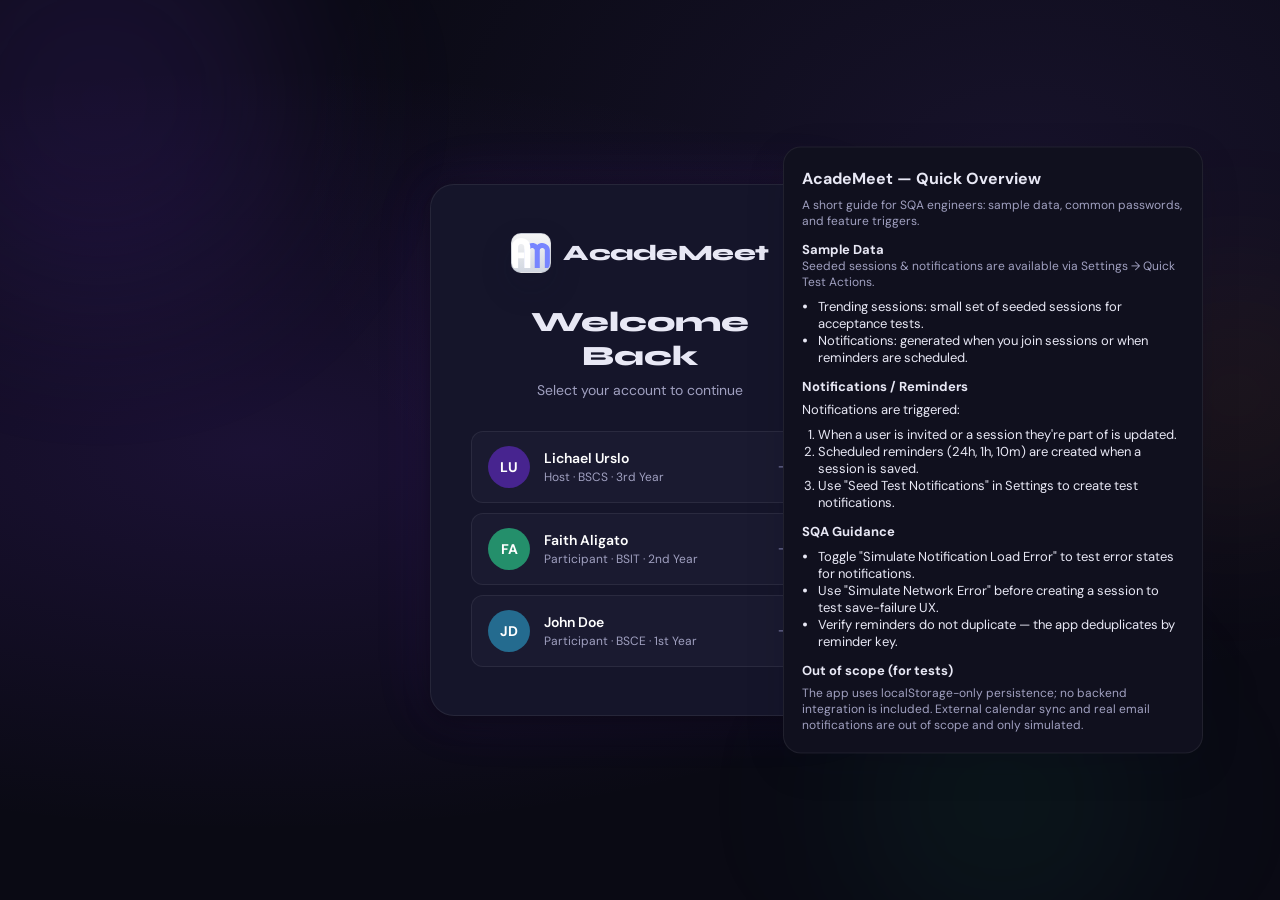
==== index.html @ a1caf7bb "Full rewrite of project" ====
<!DOCTYPE html>
<html lang="en">
<head>
<meta charset="UTF-8">
<meta name="viewport" content="width=device-width, initial-scale=1.0">
<title>AcadeMeet</title>
<link rel="stylesheet" href="styles/01-tokens-base.css">
<link rel="stylesheet" href="styles/02-layout.css">
<link rel="stylesheet" href="styles/03-views.css">
<link rel="stylesheet" href="styles/04-ui.css">
<link href="https://fonts.googleapis.com/css2?family=Syne:wght@400;600;700;800&family=DM+Sans:opsz,wght@9..40,300;9..40,400;9..40,500;9..40,600&display=swap" rel="stylesheet">
</head>
<body>
<div id="app-root">
<script>
  // Redirect when this fragment is opened directly in the browser.
  if (window.top === window && /\/html\//i.test(window.location.pathname.replace(/\\/g, '/'))) {
    window.location.replace('../index.html');
  }
</script>

<div id="login-screen" class="login-screen">
  <div class="login-bg">
    <div class="bg-orb bg-orb-1"></div>
    <div class="bg-orb bg-orb-2"></div>
    <div class="bg-orb bg-orb-3"></div>
  </div>
  <div class="login-card">
    <div class="login-logo">
      <div class="logo-icon-wrap logo-icon-media">
        <img src="academeet-logo.svg" alt="AcadeMeet logo" class="logo-image" onerror="this.style.display='none';this.nextElementSibling.style.display='flex';">
        <span class="logo-fallback">Am</span>
      </div>
      <span class="logo-text-main">AcadeMeet</span>
    </div>
    <h1 class="login-title">Welcome Back</h1>
    <p class="login-sub">Select your account to continue</p>
    <div class="user-list" id="user-list"></div>
  </div>
  
  <!-- Right-side overview panel for SQA/QA guidance -->
  <aside class="login-overview" role="region" aria-label="AcadeMeet overview for testers">
    <h4>AcadeMeet — Quick Overview</h4>
    <div class="muted">A short guide for SQA engineers: sample data, common passwords, and feature triggers.</div>

    <div class="section">
      <strong>Sample Data</strong>
      <div class="muted">Seeded sessions & notifications are available via Settings → Quick Test Actions.</div>
      <ul style="margin:8px 0 0 16px;padding:0;font-size:13px;">
        <li>Trending sessions: small set of seeded sessions for acceptance tests.</li>
        <li>Notifications: generated when you join sessions or when reminders are scheduled.</li>
      </ul>
    </div>

    <div class="section">
      <strong>Notifications / Reminders</strong>
      <div style="margin-top:6px;font-size:13px;">Notifications are triggered:</div>
      <ol style="margin:8px 0 0 16px;font-size:13px;">
        <li>When a user is invited or a session they're part of is updated.</li>
        <li>Scheduled reminders (24h, 1h, 10m) are created when a session is saved.</li>
        <li>Use "Seed Test Notifications" in Settings to create test notifications.</li>
      </ol>
    </div>

    <div class="section">
      <strong>SQA Guidance</strong>
      <ul style="margin:8px 0 0 16px;padding:0;font-size:13px;">
        <li>Toggle "Simulate Notification Load Error" to test error states for notifications.</li>
        <li>Use "Simulate Network Error" before creating a session to test save-failure UX.</li>
        <li>Verify reminders do not duplicate — the app deduplicates by reminder key.</li>
      </ul>
    </div>

    <div class="section">
      <strong>Out of scope (for tests)</strong>
      <div class="muted" style="margin-top:6px;">The app uses localStorage-only persistence; no backend integration is included. External calendar sync and real email notifications are out of scope and only simulated.</div>
    </div>
  </aside>
</div>

<script>
  // Redirect when this fragment is opened directly in the browser.
  if (window.top === window && /\/html\//i.test(window.location.pathname.replace(/\\/g, '/'))) {
    window.location.replace('../index.html');
  }
</script>

<div id="app" class="app hidden">

  <!-- SIDEBAR -->
  <aside class="sidebar" id="sidebar">
    <div class="sidebar-logo">
      <div class="logo-icon-wrap sm logo-icon-media">
        <img src="academeet-logo.svg" alt="AcadeMeet logo" class="logo-image" onerror="this.style.display='none';this.nextElementSibling.style.display='flex';">
        <span class="logo-fallback">Am</span>
      </div>
    </div>
    <nav class="sidebar-nav">
      <a class="nav-item" data-nav="dashboard">
        <svg viewBox="0 0 24 24" fill="none" stroke="currentColor" stroke-width="2"><rect x="3" y="3" width="7" height="7" rx="1"/><rect x="14" y="3" width="7" height="7" rx="1"/><rect x="3" y="14" width="7" height="7" rx="1"/><rect x="14" y="14" width="7" height="7" rx="1"/></svg>
        Dashboard
      </a>
      <a class="nav-item" data-nav="sessions">
        <svg viewBox="0 0 24 24" fill="none" stroke="currentColor" stroke-width="2"><rect x="3" y="4" width="18" height="18" rx="2"/><path d="M16 2v4M8 2v4M3 10h18"/></svg>
        Sessions
      </a>
      <a class="nav-item" data-nav="profile">
        <svg viewBox="0 0 24 24" fill="none" stroke="currentColor" stroke-width="2"><circle cx="12" cy="8" r="4"/><path d="M4 20c0-4 3.6-7 8-7s8 3 8 7"/></svg>
        Profile
      </a>
      <a class="nav-item" data-nav="settings">
        <svg viewBox="0 0 24 24" fill="none" stroke="currentColor" stroke-width="2"><circle cx="12" cy="12" r="3"/><path d="M19.4 15a1.65 1.65 0 0 0 .33 1.82l.06.06a2 2 0 0 1-2.83 2.83l-.06-.06a1.65 1.65 0 0 0-1.82-.33 1.65 1.65 0 0 0-1 1.51V21a2 2 0 0 1-4 0v-.09A1.65 1.65 0 0 0 9 19.4a1.65 1.65 0 0 0-1.82.33l-.06.06a2 2 0 0 1-2.83-2.83l.06-.06A1.65 1.65 0 0 0 4.68 15a1.65 1.65 0 0 0-1.51-1H3a2 2 0 0 1 0-4h.09A1.65 1.65 0 0 0 4.6 9a1.65 1.65 0 0 0-.33-1.82l-.06-.06a2 2 0 0 1 2.83-2.83l.06.06A1.65 1.65 0 0 0 9 4.68a1.65 1.65 0 0 0 1-1.51V3a2 2 0 0 1 4 0v.09a1.65 1.65 0 0 0 1 1.51 1.65 1.65 0 0 0 1.82-.33l.06-.06a2 2 0 0 1 2.83 2.83l-.06.06A1.65 1.65 0 0 0 19.4 9a1.65 1.65 0 0 0 1.51 1H21a2 2 0 0 1 0 4h-.09a1.65 1.65 0 0 0-1.51 1z"/></svg>
        Settings
      </a>
    </nav>
    <div class="sidebar-footer">
      <button id="logout-btn" class="logout-btn">
        <svg viewBox="0 0 24 24" fill="none" stroke="currentColor" stroke-width="2"><path d="M9 21H5a2 2 0 0 1-2-2V5a2 2 0 0 1 2-2h4"/><polyline points="16 17 21 12 16 7"/><line x1="21" y1="12" x2="9" y2="12"/></svg>
        Logout
      </button>
    </div>
  </aside>

  <!-- MAIN WRAPPER -->
  <div class="main-wrapper">

    <!-- HEADER -->
    <header class="app-header">
      <div class="header-left">
        <h2 id="header-title">Dashboard</h2>
      </div>
      <div class="header-right">
        <!-- Notification Bell -->
        <div class="notif-wrapper" id="notif-wrapper">
          <button class="notif-btn" id="notif-btn" title="Notifications">
            <svg viewBox="0 0 24 24" fill="none" stroke="currentColor" stroke-width="2"><path d="M18 8A6 6 0 0 0 6 8c0 7-3 9-3 9h18s-3-2-3-9"/><path d="M13.73 21a2 2 0 0 1-3.46 0"/></svg>
            <span class="notif-badge hidden" id="notif-badge">0</span>
          </button>
          <!-- Notification Dropdown -->
          <div class="notif-dropdown hidden" id="notif-dropdown">
            <div class="notif-dropdown-header">
              <span class="notif-title-text">Notifications</span>
              <button class="mark-all-btn" id="mark-all-read-btn">Mark all as read</button>
            </div>
            <div class="notif-tabs-row">
              <button class="notif-tab active" data-ntab="all">All</button>
              <button class="notif-tab" data-ntab="unread">Unread <span class="unread-pill" id="unread-pill">0</span></button>
            </div>
            <div class="notif-error hidden" id="notif-error">
              <svg viewBox="0 0 24 24" fill="none" stroke="currentColor" stroke-width="2"><circle cx="12" cy="12" r="10"/><line x1="12" y1="8" x2="12" y2="12"/><line x1="12" y1="16" x2="12.01" y2="16"/></svg>
              Notifications could not be loaded. Please refresh.
            </div>
            <div class="notif-list" id="notif-list"></div>
            <div class="notif-empty hidden" id="notif-empty">
              <svg viewBox="0 0 24 24" fill="none" stroke="currentColor" stroke-width="2"><path d="M18 8A6 6 0 0 0 6 8c0 7-3 9-3 9h18s-3-2-3-9"/><path d="M13.73 21a2 2 0 0 1-3.46 0"/></svg>
              No notifications
            </div>
          </div>
        </div>
        <div class="header-user" id="header-user">
          <div class="user-avatar-sm" id="header-avatar">LU</div>
          <span id="header-username">Lichael Urslo</span>
        </div>
      </div>
    </header>

    <!-- ─── VIEWS ─── -->
    <div class="view-container">

      <!-- DASHBOARD -->
      <div class="view" id="view-dashboard">
        <div class="dashboard-hero">
          <div class="hero-text">
            <div class="hero-badge">Featured</div>
            <h1>Stay Organized,<br>Stay Ahead</h1>
            <p>Track your study sessions, manage notes, and achieve your academic goals effortlessly.</p>
            <div class="hero-pills">
              <span class="pill pill-outline">Organized</span>
              <span class="pill pill-filled">Focused</span>
              <span class="pill pill-outline">Productive</span>
            </div>
          </div>
          <div class="hero-visual">
            <div class="hero-blob"></div>
          </div>
        </div>
        <div class="dashboard-body">
          <div class="dashboard-main">
            <h3 class="section-title">Trending Sessions</h3>
            <div class="sessions-grid" id="trending-sessions">
              <div class="sessions-empty-state">No sessions yet. Create one!</div>
            </div>
          </div>
          <div class="dashboard-aside">
            <div class="reminders-card">
              <div class="reminders-header">
                <svg viewBox="0 0 24 24" fill="none" stroke="currentColor" stroke-width="2"><path d="M18 8A6 6 0 0 0 6 8c0 7-3 9-3 9h18s-3-2-3-9"/><path d="M13.73 21a2 2 0 0 1-3.46 0"/></svg>
                Reminders
              </div>
              <div id="reminders-list" class="reminders-list">
                <p class="reminders-empty">No upcoming reminders</p>
              </div>
            </div>
          </div>
        </div>
      </div>

      <!-- SESSIONS LIST -->
      <div class="view hidden" id="view-sessions">
        <div class="view-topbar">
          <div class="session-tabs-row">
            <button class="tab active" data-stab="available">Available Sessions</button>
            <button class="tab" data-stab="joined">Joined Sessions</button>
          </div>
          <button class="btn btn-primary" id="create-session-btn">
            <svg viewBox="0 0 24 24" fill="none" stroke="currentColor" stroke-width="2.5"><line x1="12" y1="5" x2="12" y2="19"/><line x1="5" y1="12" x2="19" y2="12"/></svg>
            Create Session
          </button>
        </div>
        <div class="sessions-grid" id="sessions-list"></div>
      </div>

      <!-- CREATE SESSION -->
      <div class="view hidden" id="view-create">
        <div class="create-topbar">
          <button class="btn-back" id="back-from-create">
            <svg viewBox="0 0 24 24" fill="none" stroke="currentColor" stroke-width="2"><polyline points="15 18 9 12 15 6"/></svg>
            Back
          </button>
          <button class="btn btn-primary" id="submit-session-btn">+ Create Session</button>
        </div>

        <div class="form-title-field">
          <div class="form-title-icon">
            <svg viewBox="0 0 24 24" fill="none" stroke="currentColor" stroke-width="2"><rect x="3" y="4" width="18" height="18" rx="2"/><path d="M16 2v4M8 2v4M3 10h18"/></svg>
          </div>
          <input type="text" id="f-title" class="form-title-input" placeholder="Enter a compelling session name...">
        </div>
        <span class="field-error hidden" id="err-title"></span>

        <div class="create-layout">
          <!-- LEFT PANEL -->
          <div class="create-panel create-panel-left">
            <div class="panel-header">
              <svg viewBox="0 0 24 24" fill="none" stroke="currentColor" stroke-width="2"><rect x="3" y="4" width="18" height="18" rx="2"/><path d="M16 2v4M8 2v4M3 10h18"/></svg>
              Session Details
            </div>

            <div class="form-group">
              <label class="form-label">
                <svg viewBox="0 0 24 24" fill="none" stroke="currentColor" stroke-width="2"><rect x="3" y="4" width="18" height="18" rx="2"/><path d="M16 2v4M8 2v4M3 10h18"/></svg>
                Date &amp; Time
              </label>
              <div class="date-row">
                <input type="date" id="f-date" class="form-input">
              </div>
              <div class="time-row">
                <div class="time-input-wrap">
                  <span class="time-label">Start</span>
                  <input type="time" id="f-start-time" class="form-input">
                </div>
                <div class="time-sep">—</div>
                <div class="time-input-wrap">
                  <span class="time-label">End</span>
                  <input type="time" id="f-end-time" class="form-input">
                </div>
              </div>
              <span class="field-error hidden" id="err-datetime"></span>
            </div>

            <div class="form-group">
              <label class="form-label">
                <svg viewBox="0 0 24 24" fill="none" stroke="currentColor" stroke-width="2"><circle cx="12" cy="10" r="3"/><path d="M12 2a8 8 0 0 0-8 8c0 5.4 7.05 11.5 7.35 11.76a1 1 0 0 0 1.3 0C13 21.5 20 15.4 20 10a8 8 0 0 0-8-8z"/></svg>
                Location
              </label>
              <input type="text" id="f-location" class="form-input" placeholder="e.g., Room 301, Online, https://meet.google.com/...">
              <span class="field-error hidden" id="err-location"></span>
            </div>

            <div class="form-group">
              <label class="form-label">
                <svg viewBox="0 0 24 24" fill="none" stroke="currentColor" stroke-width="2"><rect x="3" y="11" width="18" height="11" rx="2"/><path d="M7 11V7a5 5 0 0 1 10 0v4"/></svg>
                Privacy
              </label>
              <div class="radio-row">
                <label class="radio-opt">
                  <input type="radio" name="visibility" value="public" checked>
                  <span class="radio-dot"></span>
                  Public
                </label>
                <label class="radio-opt">
                  <input type="radio" name="visibility" value="private">
                  <span class="radio-dot"></span>
                  Private
                </label>
              </div>
            </div>

            <div class="form-group hidden" id="password-group">
              <label class="form-label">Session Password <span class="req-star">*</span></label>
              <input type="password" id="f-password" class="form-input" placeholder="Min 8 chars, 1 uppercase, 1 lowercase, 1 number">
              <span class="field-error hidden" id="err-password"></span>
            </div>

            <div class="form-group">
              <label class="form-label">
                <svg viewBox="0 0 24 24" fill="none" stroke="currentColor" stroke-width="2"><path d="M17 21v-2a4 4 0 0 0-4-4H5a4 4 0 0 0-4 4v2"/><circle cx="9" cy="7" r="4"/><path d="M23 21v-2a4 4 0 0 0-3-3.87"/><path d="M16 3.13a4 4 0 0 1 0 7.75"/></svg>
                Max Participants <span class="optional-tag">(Optional)</span>
              </label>
              <input type="number" id="f-limit" class="form-input" placeholder="e.g., 25">
              <span class="field-error hidden" id="err-limit"></span>
            </div>

            <div class="form-group">
              <label class="form-label">
                <svg viewBox="0 0 24 24" fill="none" stroke="currentColor" stroke-width="2"><circle cx="9" cy="7" r="4"/><path d="M17 21v-2a4 4 0 0 0-4-4H5a4 4 0 0 0-4 4v2"/><line x1="22" y1="11" x2="16" y2="11"/><line x1="19" y1="8" x2="19" y2="14"/></svg>
                Tags <span class="optional-tag">(Optional)</span>
              </label>
              <div class="tags-wrapper" id="tags-wrapper">
                <div class="tags-chips" id="tags-chips"></div>
                <input type="text" id="f-tag" class="tags-input" placeholder="Type and press Enter">
              </div>
              <span class="field-hint">Max 5 tags, 20 characters each</span>
              <span class="field-error hidden" id="err-tags"></span>
            </div>

            <div class="form-group">
              <label class="form-label">
                <svg viewBox="0 0 24 24" fill="none" stroke="currentColor" stroke-width="2"><circle cx="12" cy="12" r="10"/><line x1="12" y1="8" x2="12" y2="12"/><line x1="12" y1="16" x2="12.01" y2="16"/></svg>
                Session Notes <span class="optional-tag">(Optional)</span>
              </label>
              <p class="field-hint">Upload notes or materials for the session. Participants will be able to access them.</p>
              <input type="file" id="f-files" multiple accept=".pdf,.docx,.txt,.jpg,.png" style="display:none">
              <button type="button" class="btn-upload" id="upload-btn">+ Upload Notes</button>
              <div id="files-list" class="files-list"></div>
              <span class="field-error hidden" id="err-files"></span>
            </div>
          </div>

          <!-- RIGHT PANEL -->
          <div class="create-panel create-panel-right">
            <div class="panel-header">
              <svg viewBox="0 0 24 24" fill="none" stroke="currentColor" stroke-width="2"><path d="M14 2H6a2 2 0 0 0-2 2v16a2 2 0 0 0 2 2h12a2 2 0 0 0 2-2V8z"/><polyline points="14 2 14 8 20 8"/><line x1="16" y1="13" x2="8" y2="13"/><line x1="16" y1="17" x2="8" y2="17"/><polyline points="10 9 9 9 8 9"/></svg>
              Session Overview
            </div>
            <p class="panel-sub">Describe what participants will learn</p>
            <textarea id="f-overview" class="form-textarea" placeholder="Write a compelling overview of your session. Include the main topics, learning objectives, and what makes this session valuable..."></textarea>
            <span class="char-count" id="overview-count">0 characters</span>
          </div>
        </div>

        <!-- Dev/Test Controls -->
        <div class="dev-panel" id="dev-panel">
          <button class="dev-btn" id="simulate-error-btn" title="Simulate network error on next create">⚡ Simulate Network Error</button>
        </div>
      </div>

      <!-- SESSION DETAILS -->
      <div class="view hidden" id="view-details">
        <div class="create-topbar">
          <button class="btn-back" id="back-from-details">
            <svg viewBox="0 0 24 24" fill="none" stroke="currentColor" stroke-width="2"><polyline points="15 18 9 12 15 6"/></svg>
            Back
          </button>
          <div class="details-btn-group" id="details-btn-group"></div>
        </div>
        <div id="session-detail-body"></div>
      </div>

      <!-- PROFILE -->
      <div class="view hidden" id="view-profile">
        <div class="profile-layout">
          <div class="profile-sidebar-panel">
            <div class="profile-avatar-xl" id="profile-avatar-xl">LU</div>
            <h2 id="profile-name-display">Lichael Urslo</h2>
            <div class="profile-meta-row">
              <svg viewBox="0 0 24 24" fill="none" stroke="currentColor" stroke-width="2"><path d="M22 10v6M2 10l10-5 10 5-10 5z"/><path d="M6 12v5c3 3 9 3 12 0v-5"/></svg>
              CIT-U University
            </div>
            <div class="profile-meta-row" id="profile-program-row">
              <svg viewBox="0 0 24 24" fill="none" stroke="currentColor" stroke-width="2"><rect x="2" y="7" width="20" height="14" rx="2"/><path d="M16 21V5a2 2 0 0 0-2-2h-4a2 2 0 0 0-2 2v16"/></svg>
              BSCS · 3rd Year
            </div>
            <p class="profile-bio-text">No bio yet.</p>
            <div class="profile-stats-row">
              <div class="pstat"><span class="pstat-num">0</span><span class="pstat-lbl">Followers</span></div>
              <div class="pstat"><span class="pstat-num">0</span><span class="pstat-lbl">Following</span></div>
            </div>
            <button class="btn btn-outline btn-full">Manage Followers</button>
          </div>
          <div class="profile-main-panel">
            <div class="profile-tabs-row">
              <button class="tab active" data-ptab="sessions">Sessions</button>
              <button class="tab" data-ptab="notes">Notes</button>
            </div>
            <div class="sessions-grid" id="profile-sessions-grid"></div>
          </div>
        </div>
      </div>

      <!-- SETTINGS -->
      <div class="view hidden" id="view-settings">
        <h2 class="section-title">Settings</h2>
        <div class="settings-card">
          <h3>Developer & Test Controls</h3>
          <p class="settings-desc">These controls simulate system behaviors for QA testing.</p>
          <div class="settings-row">
            <div>
              <strong>Simulate Notification Load Error</strong>
              <p>Forces an error when opening the notification dropdown (TC-AM-010 F2)</p>
            </div>
            <label class="toggle-switch">
              <input type="checkbox" id="toggle-notif-error">
              <span class="toggle-slider"></span>
            </label>
          </div>
          <div class="settings-row">
            <div>
              <strong>Simulate Session Save Error</strong>
              <p>Forces an error on next session creation attempt (TC-AM-016 F1)</p>
            </div>
            <label class="toggle-switch">
              <input type="checkbox" id="toggle-save-error">
              <span class="toggle-slider"></span>
            </label>
          </div>
          <hr class="settings-divider">
          <h3>Quick Test Actions</h3>
          <div class="settings-actions">
            <button class="btn btn-outline" id="btn-seed-sessions">Seed Sample Sessions</button>
            <button class="btn btn-outline" id="btn-clear-data">Clear All Data</button>
            <button class="btn btn-outline" id="btn-seed-notifs">Generate Test Notifications</button>
          </div>
        </div>
      </div>

    </div><!-- end view-container -->
  </div><!-- end main-wrapper -->
</div><!-- end app -->

<script>
  // Redirect when this fragment is opened directly in the browser.
  if (window.top === window && /\/html\//i.test(window.location.pathname.replace(/\\/g, '/'))) {
    window.location.replace('../index.html');
  }
</script>

<div id="toast-container"></div>

<!-- ═══════════════════════════════ MODAL OVERLAY ═══════════════════════════════ -->
<div id="modal-overlay" class="modal-overlay hidden">
  <div class="modal-box" id="modal-box"></div>
</div>
</div>
<script defer src="scripts/01-core.js"></script>
<script defer src="scripts/02-notifications.js"></script>
<script defer src="scripts/03-features.js"></script>
<script defer src="scripts/04-bootstrap.js"></script>
</body>
</html>
---- styles/01-tokens-base.css ----
/* ═══════════════════════════════════════════════════════
   ACADEMEET — STYLE.CSS
   Dark academic aesthetic · Electric purple · Deep navy
═══════════════════════════════════════════════════════ */

/* ── CSS VARIABLES ─────────────────────────────────── */
:root {
  --bg-base:       #0a0a14;
  --bg-surface:    #10101e;
  --bg-card:       #15152a;
  --bg-card-hover: #1c1c35;
  --bg-input:      #1a1a30;
  --bg-sidebar:    #0d0d1f;

  --accent:        #7c3aed;
  --accent-bright: #8b5cf6;
  --accent-glow:   rgba(124,58,237,0.25);
  --accent-soft:   rgba(139,92,246,0.12);

  --emerald:       #10b981;
  --emerald-soft:  rgba(16,185,129,0.15);
  --amber:         #f59e0b;
  --amber-soft:    rgba(245,158,11,0.15);
  --rose:          #ef4444;
  --rose-soft:     rgba(239,68,68,0.12);

  --text-primary:  #e8e8f5;
  --text-secondary:#a0a0c0;
  --text-muted:    #64648a;

  --border:        rgba(255,255,255,0.07);
  --border-accent: rgba(124,58,237,0.4);

  --radius-sm:     6px;
  --radius-md:     12px;
  --radius-lg:     18px;
  --radius-xl:     24px;

  --shadow-card:   0 4px 24px rgba(0,0,0,0.4);
  --shadow-glow:   0 0 24px rgba(124,58,237,0.3);

  --sidebar-w:     220px;
  --header-h:      64px;

  --font-display:  'Syne', sans-serif;
  --font-body:     'DM Sans', sans-serif;

  --transition:    all 0.2s cubic-bezier(0.4,0,0.2,1);
}

/* ── RESET ──────────────────────────────────────────── */
*, *::before, *::after { box-sizing: border-box; margin: 0; padding: 0; }
html { font-size: 15px; scroll-behavior: smooth; }
body {
  font-family: var(--font-body);
  background: var(--bg-base);
  color: var(--text-primary);
  min-height: 100vh;
  overflow-x: hidden;
  -webkit-font-smoothing: antialiased;
}
a { text-decoration: none; color: inherit; cursor: pointer; }
button { cursor: pointer; font-family: var(--font-body); border: none; background: none; }
input, textarea, select { font-family: var(--font-body); }
.hidden { display: none !important; }

/* ── SCROLLBAR ──────────────────────────────────────── */
::-webkit-scrollbar { width: 5px; height: 5px; }
::-webkit-scrollbar-track { background: transparent; }
::-webkit-scrollbar-thumb { background: var(--accent); border-radius: 99px; }
---- styles/02-layout.css ----
/* ══════════════════════════════════════════════════════
   LOGIN SCREEN
══════════════════════════════════════════════════════ */
.login-screen {
  min-height: 100vh;
  display: flex;
  align-items: center;
  justify-content: center;
  position: relative;
  overflow: hidden;
}
.login-bg {
  position: absolute; inset: 0;
  background: radial-gradient(ellipse at 20% 50%, rgba(124,58,237,0.15) 0%, transparent 60%),
              radial-gradient(ellipse at 80% 20%, rgba(139,92,246,0.1) 0%, transparent 50%);
}
.bg-orb {
  position: absolute;
  border-radius: 50%;
  filter: blur(80px);
  animation: floatOrb 8s ease-in-out infinite;
}
.bg-orb-1 { width:400px;height:400px;background:rgba(124,58,237,0.12);top:-100px;left:-100px;animation-delay:0s; }
.bg-orb-2 { width:300px;height:300px;background:rgba(16,185,129,0.07);bottom:-50px;right:10%;animation-delay:-3s; }
.bg-orb-3 { width:250px;height:250px;background:rgba(245,158,11,0.06);top:30%;right:-80px;animation-delay:-5s; }
@keyframes floatOrb {
  0%,100% { transform: translate(0,0) scale(1); }
  50% { transform: translate(20px,15px) scale(1.05); }
}
.login-card {
  position: relative;
  background: var(--bg-card);
  border: 1px solid var(--border);
  border-radius: var(--radius-xl);
  padding: 48px 40px;
  width: min(420px, 90vw);
  box-shadow: var(--shadow-card), 0 0 60px rgba(124,58,237,0.1);
  animation: slideUp 0.5s cubic-bezier(0.34,1.56,0.64,1);
}
@keyframes slideUp {
  from { opacity:0; transform:translateY(30px) scale(0.96); }
  to   { opacity:1; transform:translateY(0) scale(1); }
}
.login-logo {
  display: flex; align-items: center; gap: 12px;
  margin-bottom: 32px;
  justify-content: center;
}
.logo-icon-wrap {
  width: 40px; height: 40px;
  background: var(--accent);
  border-radius: 10px;
  display: flex; align-items: center; justify-content: center;
  font-family: var(--font-display);
  font-weight: 800; font-size: 14px;
  color: white;
  box-shadow: 0 4px 16px var(--accent-glow);
  flex-shrink: 0;
}
.logo-icon-media {
  position: relative;
  overflow: hidden;
}
.logo-image {
  width: 100%;
  height: 100%;
  object-fit: contain;
  display: block;
}
.logo-fallback {
  width: 100%;
  height: 100%;
  display: none;
  align-items: center;
  justify-content: center;
}
.login-card .logo-icon-media {
  background: linear-gradient(180deg, rgba(255,255,255,0.96), rgba(226,232,240,0.92));
  border: 1px solid rgba(15,23,42,0.08);
  box-shadow: 0 14px 32px rgba(15,23,42,0.18);
}
.login-card .logo-icon-media .logo-fallback {
  color: var(--accent);
}
.logo-icon-wrap.sm { width:32px;height:32px;font-size:12px; }
.logo-text-main {
  font-family: var(--font-display);
  font-weight: 800; font-size: 22px;
  color: var(--text-primary);
  letter-spacing: -0.5px;
}
.login-title {
  font-family: var(--font-display);
  font-size: 28px; font-weight: 800;
  color: var(--text-primary);
  margin-bottom: 8px;
  text-align: center;
}
.login-sub {
  color: var(--text-secondary);
  font-size: 14px;
  text-align: center;
  margin-bottom: 32px;
}
.user-list { display: flex; flex-direction: column; gap: 10px; }
.user-btn {
  display: flex; align-items: center; gap: 14px;
  padding: 14px 16px;
  background: var(--bg-input);
  border: 1px solid var(--border);
  border-radius: var(--radius-md);
  cursor: pointer;
  transition: var(--transition);
  text-align: left; width: 100%;
}
.user-btn:hover {
  border-color: var(--accent);
  background: var(--accent-soft);
  transform: translateX(4px);
}
.user-btn-avatar {
  width: 42px; height: 42px;
  border-radius: 50%;
  background: var(--accent);
  display: flex; align-items: center; justify-content: center;
  font-weight: 700; font-size: 14px; color: white;
  flex-shrink: 0;
}
.user-btn-info { flex: 1; }
.user-btn-name { font-weight: 600; font-size: 14px; }
.user-btn-role { font-size: 12px; color: var(--text-secondary); margin-top: 2px; }
.user-btn-arrow { color: var(--text-muted); font-size: 18px; }

/* Ensure user account names on the login card have strong contrast */
.login-card .user-btn-name {
  color: #ffffff; /* explicit white for contrast against the login card */
}

/* Login overview panel (right side help for SQA/QA) */
.login-overview {
  position: absolute;
  right: 6%;
  top: 50%;
  transform: translateY(-50%);
  width: min(420px, 38vw);
  background: var(--bg-surface);
  border: 1px solid var(--border);
  border-radius: var(--radius-lg);
  padding: 20px 18px;
  box-shadow: 0 12px 40px rgba(2,6,23,0.12);
  z-index: 30;
  font-size: 13px;
  color: var(--text-primary);
}
.login-overview h4 { margin: 0 0 8px 0; font-size: 16px; }
.login-overview .muted { color: var(--text-secondary); font-size: 12px; }
.login-overview .section { margin-top: 12px; }
.login-overview .kbd { background: var(--bg-input); padding: 4px 8px; border-radius: 6px; font-weight: 700; font-size: 12px; }

/* Hide on narrow screens to keep login compact */
@media (max-width: 900px) {
  .login-overview { display: none; }
  .login-card { width: min(520px, 92vw); }
}

/* ══════════════════════════════════════════════════════
   APP LAYOUT
══════════════════════════════════════════════════════ */
.app {
  display: flex;
  min-height: 100vh;
}

/* ── SIDEBAR ─────────────────────────────────────────── */
.sidebar {
  width: var(--sidebar-w);
  background: var(--bg-sidebar);
  border-right: 1px solid var(--border);
  display: flex; flex-direction: column;
  padding: 20px 12px;
  position: fixed; top: 0; left: 0; bottom: 0;
  z-index: 100;
}
.sidebar-logo {
  display: flex; align-items: center; gap: 10px;
  padding: 8px 12px;
  margin-bottom: 28px;
}
.sidebar-nav {
  display: flex; flex-direction: column; gap: 4px;
  flex: 1;
}
.nav-item {
  display: flex; align-items: center; gap: 10px;
  padding: 10px 14px;
  border-radius: var(--radius-md);
  font-size: 14px; font-weight: 500;
  color: var(--text-secondary);
  cursor: pointer;
  transition: var(--transition);
}
.nav-item svg { width: 18px; height: 18px; flex-shrink: 0; }
.nav-item:hover { background: var(--accent-soft); color: var(--text-primary); }
.nav-item.active {
  background: var(--accent-soft);
  color: var(--accent-bright);
  border-left: 3px solid var(--accent);
}
.sidebar-footer { padding-top: 12px; border-top: 1px solid var(--border); }
.logout-btn {
  display: flex; align-items: center; gap: 10px;
  padding: 10px 14px; width: 100%;
  color: var(--text-secondary); font-size: 14px;
  border-radius: var(--radius-md);
  transition: var(--transition);
}
.logout-btn svg { width: 18px; height: 18px; }
.logout-btn:hover { background: var(--rose-soft); color: var(--rose); }

/* ── MAIN WRAPPER ─────────────────────────────────────── */
.main-wrapper {
  margin-left: var(--sidebar-w);
  flex: 1;
  display: flex; flex-direction: column;
  min-height: 100vh;
}

/* ── HEADER ──────────────────────────────────────────── */
.app-header {
  height: var(--header-h);
  background: var(--bg-surface);
  border-bottom: 1px solid var(--border);
  display: flex; align-items: center; justify-content: space-between;
  padding: 0 28px;
  position: sticky; top: 0; z-index: 90;
}
.header-left h2 {
  font-family: var(--font-display);
  font-size: 18px; font-weight: 700;
}
.header-right { display: flex; align-items: center; gap: 16px; }
.header-user { display: flex; align-items: center; gap: 10px; }
.user-avatar-sm {
  width: 34px; height: 34px;
  border-radius: 50%;
  background: var(--accent);
  display: flex; align-items: center; justify-content: center;
  font-size: 12px; font-weight: 700; color: white;
  flex-shrink: 0;
}
#header-username { font-size: 14px; font-weight: 500; }

/* ── NOTIFICATION BELL ─────────────────────────────────── */
.notif-wrapper { position: relative; }
.notif-btn {
  width: 38px; height: 38px;
  border-radius: 50%;
  background: var(--bg-card);
  border: 1px solid var(--border);
  display: flex; align-items: center; justify-content: center;
  color: var(--text-secondary);
  transition: var(--transition);
  position: relative;
}
.notif-btn svg { width: 18px; height: 18px; }
.notif-btn:hover { border-color: var(--accent); color: var(--accent-bright); }
.notif-badge {
  position: absolute; top: -4px; right: -4px;
  background: var(--rose);
  color: white; font-size: 10px; font-weight: 700;
  width: 18px; height: 18px;
  border-radius: 50%;
  display: flex; align-items: center; justify-content: center;
  border: 2px solid var(--bg-surface);
  animation: badgePop 0.3s cubic-bezier(0.34,1.56,0.64,1);
}
@keyframes badgePop { from{transform:scale(0)}to{transform:scale(1)} }

/* ── NOTIFICATION DROPDOWN ─────────────────────────────── */
.notif-dropdown {
  position: absolute; top: calc(100% + 10px); right: 0;
  width: 380px;
  background: var(--bg-card);
  border: 1px solid var(--border);
  border-radius: var(--radius-lg);
  box-shadow: var(--shadow-card), 0 0 40px rgba(0,0,0,0.5);
  z-index: 200;
  animation: dropIn 0.2s ease;
  overflow: hidden;
}
@keyframes dropIn { from{opacity:0;transform:translateY(-8px)}to{opacity:1;transform:translateY(0)} }
.notif-dropdown-header {
  display: flex; align-items: center; justify-content: space-between;
  padding: 16px 16px 0;
}
.notif-title-text { font-family: var(--font-display); font-weight: 700; font-size: 15px; }
.mark-all-btn {
  font-size: 12px; color: var(--accent-bright);
  background: none; border: none; cursor: pointer;
  font-family: var(--font-body);
}
.mark-all-btn:hover { text-decoration: underline; }
.notif-tabs-row { display: flex; gap: 8px; padding: 12px 16px 8px; border-bottom: 1px solid var(--border); }
.notif-tab {
  padding: 5px 14px;
  border-radius: 99px;
  font-size: 13px; font-weight: 500;
  color: var(--text-secondary);
  background: transparent;
  border: 1px solid transparent;
  transition: var(--transition);
}
.notif-tab.active { background: var(--accent); color: white; }
.notif-tab:not(.active):hover { border-color: var(--border); color: var(--text-primary); }
.unread-pill {
  display: inline-flex; align-items: center; justify-content: center;
  background: var(--accent); color: white;
  font-size: 10px; font-weight: 700;
  width: 16px; height: 16px; border-radius: 50%;
  margin-left: 4px;
}
.notif-list { max-height: 360px; overflow-y: auto; padding: 8px 0; }
.notif-item {
  display: flex; align-items: flex-start; gap: 10px;
  padding: 10px 16px;
  border-bottom: 1px solid var(--border);
  transition: var(--transition);
  cursor: pointer;
  position: relative;
}
.notif-item:last-child { border-bottom: none; }
.notif-item:hover { background: var(--accent-soft); }
.notif-item.unread { background: rgba(124,58,237,0.05); }
.notif-unread-dot {
  width: 8px; height: 8px; border-radius: 50%;
  background: var(--accent-bright);
  flex-shrink: 0; margin-top: 5px;
}
.notif-item-icon {
  width: 32px; height: 32px; border-radius: 8px;
  display: flex; align-items: center; justify-content: center;
  flex-shrink: 0; font-size: 15px;
}
.notif-icon-reminder  { background: var(--amber-soft); color: var(--amber); }
.notif-icon-update    { background: var(--accent-soft); color: var(--accent-bright); }
.notif-icon-comment   { background: rgba(100,180,255,0.12); color: #60a5fa; }
.notif-icon-joined    { background: var(--emerald-soft); color: var(--emerald); }
.notif-icon-cancelled { background: var(--rose-soft); color: var(--rose); }
.notif-item-body { flex: 1; min-width: 0; }
.notif-item-msg { font-size: 13px; line-height: 1.4; margin-bottom: 4px; }
.notif-item-time { font-size: 11px; color: var(--text-muted); }
.notif-item-actions { display: flex; gap: 8px; margin-top: 6px; }
.notif-view-btn {
  font-size: 11px; color: var(--accent-bright);
  padding: 2px 8px; border-radius: 4px;
  border: 1px solid var(--accent-glow);
  background: var(--accent-soft);
  transition: var(--transition);
}
.notif-view-btn:hover { background: var(--accent); color: white; }
.notif-dismiss-btn {
  font-size: 11px; color: var(--text-muted);
  padding: 2px 8px; border-radius: 4px;
  border: 1px solid transparent;
  transition: var(--transition);
}
.notif-dismiss-btn:hover { border-color: var(--border); color: var(--text-secondary); }
.notif-item-menu { position: absolute; top: 10px; right: 12px; }
.notif-menu-btn {
  color: var(--text-muted); font-size: 16px;
  width: 22px; height: 22px;
  border-radius: 4px; display: flex; align-items: center; justify-content: center;
  transition: var(--transition);
}
.notif-menu-btn:hover { background: var(--border); color: var(--text-primary); }
.notif-error {
  display: flex; align-items: center; gap: 8px;
  padding: 14px 16px;
  background: var(--rose-soft);
  color: var(--rose);
  font-size: 13px;
  border-bottom: 1px solid var(--border);
}
.notif-error svg { width: 16px; height: 16px; flex-shrink: 0; }
.notif-empty {
  display: flex; flex-direction: column; align-items: center; gap: 8px;
  padding: 32px 16px;
  color: var(--text-muted); font-size: 13px;
}
.notif-empty svg { width: 32px; height: 32px; opacity: 0.4; }

/* ══════════════════════════════════════════════════════
   VIEW CONTAINER
══════════════════════════════════════════════════════ */
.view-container { flex: 1; overflow-y: auto; }
.view { padding: 28px; animation: fadeIn 0.25s ease; }
.view.hidden { display: none; }
@keyframes fadeIn { from{opacity:0;transform:translateY(6px)}to{opacity:1;transform:translateY(0)} }
---- styles/03-views.css ----
/* ══════════════════════════════════════════════════════
   DASHBOARD
══════════════════════════════════════════════════════ */
.dashboard-hero {
  background: linear-gradient(135deg, rgba(124,58,237,0.2) 0%, rgba(16,185,129,0.08) 100%);
  border: 1px solid var(--border-accent);
  border-radius: var(--radius-xl);
  padding: 36px 40px;
  display: flex; align-items: center; justify-content: space-between;
  margin-bottom: 32px;
  overflow: hidden; position: relative;
}
.dashboard-hero::before {
  content:''; position:absolute; inset:0;
  background: url("data:image/svg+xml,%3Csvg width='40' height='40' xmlns='http://www.w3.org/2000/svg'%3E%3Ccircle cx='20' cy='20' r='1' fill='rgba(255,255,255,0.03)'/%3E%3C/svg%3E");
}
.hero-badge {
  display: inline-flex; align-items: center; gap: 5px;
  background: var(--accent); color: white;
  font-size: 11px; font-weight: 700; letter-spacing: 1px; text-transform: uppercase;
  padding: 4px 10px; border-radius: 99px;
  margin-bottom: 14px;
}
.hero-text h1 {
  font-family: var(--font-display);
  font-size: 30px; font-weight: 800;
  line-height: 1.15; margin-bottom: 10px;
}
.hero-text p { color: var(--text-secondary); font-size: 14px; max-width: 320px; margin-bottom: 20px; }
.hero-pills { display: flex; gap: 8px; flex-wrap: wrap; }
.pill {
  padding: 5px 14px; border-radius: 99px; font-size: 12px; font-weight: 600;
  transition: var(--transition);
}
.pill-outline { border: 1px solid var(--border-accent); color: var(--accent-bright); }
.pill-filled  { background: var(--accent); color: white; }
.hero-visual {
  position: relative; flex-shrink: 0;
}
.hero-blob {
  width: 120px; height: 120px; border-radius: 50%;
  background: radial-gradient(circle, rgba(124,58,237,0.4), rgba(16,185,129,0.2));
  filter: blur(20px);
  animation: pulse 4s ease-in-out infinite;
}
@keyframes pulse {
  0%,100%{transform:scale(1);opacity:0.7}
  50%{transform:scale(1.1);opacity:1}
}
.dashboard-body { display: grid; grid-template-columns: 1fr 280px; gap: 24px; }
.section-title {
  font-family: var(--font-display);
  font-size: 16px; font-weight: 700;
  margin-bottom: 16px;
}
.reminders-card {
  background: var(--bg-card);
  border: 1px solid var(--border);
  border-radius: var(--radius-lg);
  padding: 20px;
}
.reminders-header {
  display: flex; align-items: center; gap: 8px;
  font-family: var(--font-display); font-weight: 700; font-size: 14px;
  margin-bottom: 16px;
}
.reminders-header svg { width: 16px; height: 16px; color: var(--accent-bright); }
.reminders-empty { color: var(--text-muted); font-size: 13px; }
.reminder-item {
  display: flex; align-items: flex-start; gap: 10px;
  padding: 10px;
  background: var(--bg-input);
  border-radius: var(--radius-md);
  margin-bottom: 8px;
  border: 1px solid var(--border);
}
.reminder-icon {
  width: 30px; height: 30px; border-radius: 8px;
  background: var(--amber-soft);
  display: flex; align-items: center; justify-content: center;
  font-size: 14px; flex-shrink: 0;
}
.reminder-text { font-size: 12px; }
.reminder-title { font-weight: 600; }
.reminder-time { color: var(--text-secondary); margin-top: 2px; }

/* ══════════════════════════════════════════════════════
   SESSIONS GRID & CARDS
══════════════════════════════════════════════════════ */
.sessions-grid {
  display: grid;
  grid-template-columns: repeat(auto-fill, minmax(260px, 1fr));
  gap: 16px;
}
.sessions-empty-state {
  grid-column: 1/-1;
  text-align: center;
  padding: 60px 20px;
  color: var(--text-muted);
  font-size: 14px;
}
.session-card {
  background: var(--bg-card);
  border: 1px solid var(--border);
  border-radius: var(--radius-lg);
  overflow: hidden;
  cursor: pointer;
  transition: var(--transition);
  position: relative;
}
.session-card:hover {
  border-color: var(--accent);
  transform: translateY(-3px);
  box-shadow: 0 8px 32px rgba(0,0,0,0.4), 0 0 20px var(--accent-glow);
}
.session-card-thumb {
  height: 100px;
  background: linear-gradient(135deg, #1e1050 0%, #0d2d20 100%);
  position: relative;
  display: flex; align-items: center; justify-content: center;
  overflow: hidden;
}
.session-card-thumb-inner {
  width: 100%; height: 100%;
  background: linear-gradient(135deg,
    hsl(var(--hue, 260), 50%, 20%) 0%,
    hsl(calc(var(--hue, 260) + 40), 50%, 15%) 100%);
  display: flex; align-items: center; justify-content: center;
}
.session-card-status {
  position: absolute; top: 8px; left: 8px;
  display: flex; align-items: center; gap: 4px;
  font-size: 10px; font-weight: 700;
  padding: 3px 8px; border-radius: 99px;
  text-transform: uppercase; letter-spacing: 0.5px;
}
.status-active { background: var(--emerald-soft); color: var(--emerald); border: 1px solid rgba(16,185,129,0.3); }
.status-full   { background: var(--amber-soft); color: var(--amber); border: 1px solid rgba(245,158,11,0.3); }
.status-cancelled { background: var(--rose-soft); color: var(--rose); border: 1px solid rgba(239,68,68,0.3); }
.session-privacy-badge {
  position: absolute; top: 8px; right: 8px;
  font-size: 10px; font-weight: 700;
  padding: 3px 8px; border-radius: 99px;
  background: rgba(0,0,0,0.5); color: white;
  display: flex; align-items: center; gap: 4px;
}
.session-card-body { padding: 14px; }
.session-card-title {
  font-family: var(--font-display);
  font-weight: 700; font-size: 14px;
  margin-bottom: 8px; line-height: 1.3;
}
.session-card-meta {
  display: flex; flex-direction: column; gap: 4px;
  font-size: 12px; color: var(--text-secondary);
}
.session-meta-row {
  display: flex; align-items: center; gap: 6px;
}
.session-meta-row svg { width: 12px; height: 12px; flex-shrink: 0; }
.session-card-tags { display: flex; gap: 4px; flex-wrap: wrap; margin-top: 8px; }
.tag-chip {
  font-size: 11px; padding: 2px 8px;
  background: var(--accent-soft); color: var(--accent-bright);
  border-radius: 4px; border: 1px solid var(--accent-glow);
}

/* ══════════════════════════════════════════════════════
   SESSION TABS / VIEW TOPBAR
══════════════════════════════════════════════════════ */
.view-topbar {
  display: flex; align-items: center; justify-content: space-between;
  margin-bottom: 20px;
}
.session-tabs-row { display: flex; gap: 6px; }
.tab {
  padding: 8px 18px;
  border-radius: 99px;
  font-size: 13px; font-weight: 500;
  color: var(--text-secondary);
  border: 1px solid var(--border);
  background: transparent;
  transition: var(--transition);
}
.tab.active { background: var(--accent); color: white; border-color: var(--accent); }
.tab:not(.active):hover { border-color: var(--accent); color: var(--text-primary); }

/* ══════════════════════════════════════════════════════
   CREATE SESSION FORM
══════════════════════════════════════════════════════ */
.create-topbar {
  display: flex; align-items: center; justify-content: space-between;
  margin-bottom: 24px;
}
.btn-back {
  display: flex; align-items: center; gap: 6px;
  font-size: 13px; color: var(--text-secondary);
  padding: 7px 14px;
  border: 1px solid var(--border);
  border-radius: var(--radius-md);
  transition: var(--transition);
}
.btn-back svg { width: 16px; height: 16px; }
.btn-back:hover { border-color: var(--accent); color: var(--text-primary); }
.form-title-field {
  display: flex; align-items: center; gap: 14px;
  margin-bottom: 6px;
}
.form-title-icon {
  width: 40px; height: 40px;
  background: var(--accent-soft);
  border-radius: 10px;
  display: flex; align-items: center; justify-content: center;
  flex-shrink: 0;
}
.form-title-icon svg { width: 20px; height: 20px; color: var(--accent-bright); }
.form-title-input {
  flex: 1; background: transparent; border: none;
  font-family: var(--font-display); font-size: 22px; font-weight: 700;
  color: var(--text-primary);
  outline: none;
}
.form-title-input::placeholder { color: var(--text-muted); }
.create-layout {
  display: grid; grid-template-columns: 1fr 380px; gap: 20px;
  margin-top: 20px;
}
.create-panel {
  background: var(--bg-card);
  border: 1px solid var(--border);
  border-radius: var(--radius-lg);
  padding: 24px;
}
.panel-header {
  display: flex; align-items: center; gap: 8px;
  font-family: var(--font-display); font-weight: 700; font-size: 14px;
  padding-bottom: 16px;
  margin-bottom: 20px;
  border-bottom: 1px solid var(--border);
}
.panel-header svg { width: 18px; height: 18px; color: var(--accent-bright); }
.panel-sub { font-size: 13px; color: var(--text-muted); margin-bottom: 12px; }
.form-group { margin-bottom: 20px; }
.form-label {
  display: flex; align-items: center; gap: 6px;
  font-size: 13px; font-weight: 600;
  color: var(--text-secondary);
  margin-bottom: 8px;
}
.form-label svg { width: 14px; height: 14px; flex-shrink: 0; }
.req-star { color: var(--rose); }
.optional-tag { font-weight: 400; color: var(--text-muted); font-size: 11px; }
.form-input {
  width: 100%; padding: 10px 14px;
  background: var(--bg-input);
  border: 1px solid var(--border);
  border-radius: var(--radius-md);
  color: var(--text-primary); font-size: 14px;
  transition: var(--transition);
  outline: none;
}
.form-input:focus { border-color: var(--accent); box-shadow: 0 0 0 3px var(--accent-glow); }
.form-input.error { border-color: var(--rose); }
.form-textarea {
  width: 100%; min-height: 320px; padding: 14px;
  background: var(--bg-input);
  border: 1px solid var(--border);
  border-radius: var(--radius-md);
  color: var(--text-primary); font-size: 13px; line-height: 1.6;
  resize: vertical; outline: none;
  transition: var(--transition);
}
.form-textarea:focus { border-color: var(--accent); box-shadow: 0 0 0 3px var(--accent-glow); }
.date-row, .time-row { display: flex; gap: 8px; }
.time-row { align-items: center; margin-top: 8px; }
.time-input-wrap { flex: 1; position: relative; }
.time-label {
  font-size: 10px; color: var(--text-muted); font-weight: 600;
  text-transform: uppercase; letter-spacing: 0.5px;
  display: block; margin-bottom: 4px;
}
.time-sep { color: var(--text-muted); font-size: 16px; padding-top: 18px; }
.radio-row { display: flex; gap: 20px; }
.radio-opt {
  display: flex; align-items: center; gap: 8px;
  cursor: pointer; font-size: 14px;
}
.radio-opt input[type="radio"] { accent-color: var(--accent); width: 16px; height: 16px; }
.field-error {
  font-size: 12px; color: var(--rose);
  margin-top: 5px; display: flex; align-items: center; gap: 4px;
}
.field-hint { font-size: 12px; color: var(--text-muted); margin-bottom: 8px; margin-top: -4px; }
.char-count { font-size: 11px; color: var(--text-muted); display: block; text-align: right; margin-top: 6px; }

/* Tags */
.tags-wrapper {
  min-height: 44px; padding: 6px 10px;
  background: var(--bg-input);
  border: 1px solid var(--border);
  border-radius: var(--radius-md);
  display: flex; flex-wrap: wrap; gap: 6px; align-items: center;
  cursor: text; transition: var(--transition);
}
.tags-wrapper:focus-within { border-color: var(--accent); box-shadow: 0 0 0 3px var(--accent-glow); }
.tags-chips { display: flex; flex-wrap: wrap; gap: 5px; }
.tag-item {
  display: flex; align-items: center; gap: 5px;
  background: var(--accent-soft); color: var(--accent-bright);
  border: 1px solid var(--accent-glow);
  border-radius: 4px; padding: 2px 8px; font-size: 12px; font-weight: 500;
}
.tag-remove {
  background: none; border: none; color: var(--accent-bright);
  cursor: pointer; padding: 0; font-size: 14px; line-height: 1;
  opacity: 0.7; transition: var(--transition);
}
.tag-remove:hover { opacity: 1; }
.tags-input {
  flex: 1; min-width: 80px; background: none; border: none; outline: none;
  font-size: 13px; color: var(--text-primary); padding: 2px 0;
}
.tags-input::placeholder { color: var(--text-muted); }

/* File Upload */
.btn-upload {
  padding: 9px 18px;
  background: var(--bg-input);
  border: 1px dashed var(--border);
  border-radius: var(--radius-md);
  color: var(--text-secondary); font-size: 13px;
  transition: var(--transition); width: 100%;
  text-align: center;
}
.btn-upload:hover { border-color: var(--accent); color: var(--accent-bright); background: var(--accent-soft); }
.files-list { margin-top: 8px; display: flex; flex-direction: column; gap: 6px; }
.file-item {
  display: flex; align-items: center; gap: 8px;
  padding: 8px 12px;
  background: var(--bg-input); border: 1px solid var(--border);
  border-radius: var(--radius-sm); font-size: 12px;
}
.file-icon { font-size: 16px; }
.file-name { flex: 1; overflow: hidden; text-overflow: ellipsis; white-space: nowrap; }
.file-size { color: var(--text-muted); flex-shrink: 0; }
.file-remove {
  color: var(--text-muted); font-size: 16px;
  cursor: pointer; transition: var(--transition);
  flex-shrink: 0;
}
.file-remove:hover { color: var(--rose); }
.dev-panel { margin-top: 20px; display: flex; justify-content: flex-end; }
.dev-btn {
  font-size: 12px; padding: 6px 12px;
  background: var(--amber-soft); color: var(--amber);
  border: 1px solid rgba(245,158,11,0.3); border-radius: var(--radius-sm);
  transition: var(--transition);
}
.dev-btn:hover { background: var(--amber); color: #000; }

/* ══════════════════════════════════════════════════════
   SESSION DETAILS
══════════════════════════════════════════════════════ */
.details-btn-group { display: flex; gap: 8px; }
.session-detail-layout {
  display: grid; grid-template-columns: 260px 1fr 300px; gap: 20px;
}
.detail-card {
  background: var(--bg-card); border: 1px solid var(--border);
  border-radius: var(--radius-lg); padding: 20px;
}
.detail-card-title {
  font-family: var(--font-display); font-weight: 700; font-size: 14px;
  margin-bottom: 16px; padding-bottom: 12px; border-bottom: 1px solid var(--border);
  display: flex; align-items: center; gap: 8px;
}
.detail-card-title svg { width: 16px; height: 16px; color: var(--accent-bright); }
.detail-session-title {
  font-family: var(--font-display); font-size: 20px; font-weight: 800;
  margin-bottom: 12px; line-height: 1.2;
}
.session-meta-list { display: flex; flex-direction: column; gap: 10px; }
.session-meta-item {
  display: flex; align-items: center; gap: 8px;
  font-size: 13px; color: var(--text-secondary);
}
.session-meta-item svg { width: 14px; height: 14px; flex-shrink: 0; color: var(--accent-bright); }
.session-meta-item a { color: var(--accent-bright); text-decoration: underline; }
.session-badges { display: flex; gap: 6px; margin-top: 14px; flex-wrap: wrap; }
.badge {
  display: inline-flex; align-items: center; gap: 4px;
  padding: 4px 10px; border-radius: 99px;
  font-size: 11px; font-weight: 600;
}
.badge-public    { background: var(--emerald-soft); color: var(--emerald); }
.badge-private   { background: var(--amber-soft); color: var(--amber); }
.badge-full      { background: var(--rose-soft); color: var(--rose); }
.badge-cancelled { background: var(--rose-soft); color: var(--rose); }
.tag-chip-sm { font-size: 11px; padding: 2px 8px; background: var(--accent-soft); color: var(--accent-bright); border-radius: 4px; }
.notes-file-item {
  display: flex; align-items: center; gap: 8px; padding: 8px 12px;
  background: var(--bg-input); border: 1px solid var(--border);
  border-radius: var(--radius-sm); font-size: 12px; margin-top: 6px;
}
.notes-file-item a { color: var(--accent-bright); text-decoration: underline; }
.overview-text { font-size: 14px; line-height: 1.7; color: var(--text-secondary); }
.session-expired-banner {
  background: var(--rose-soft); border: 1px solid rgba(239,68,68,0.3);
  border-radius: var(--radius-md); padding: 12px 16px;
  color: var(--rose); font-size: 13px; font-weight: 600;
  margin-bottom: 16px; display: flex; align-items: center; gap: 8px;
}
.session-expired-banner svg { width: 16px; height: 16px; flex-shrink: 0; }

/* Comments */
.comment-form { display: flex; flex-direction: column; gap: 8px; margin-bottom: 16px; }
.comment-input {
  width: 100%; padding: 10px 14px;
  background: var(--bg-input); border: 1px solid var(--border);
  border-radius: var(--radius-md); color: var(--text-primary);
  font-size: 13px; resize: none; outline: none; min-height: 70px;
  font-family: var(--font-body);
}
.comment-input:focus { border-color: var(--accent); }
.comment-item {
  padding: 12px; background: var(--bg-input);
  border: 1px solid var(--border); border-radius: var(--radius-md);
  margin-bottom: 8px;
}
.comment-header { display: flex; align-items: center; gap: 8px; margin-bottom: 6px; }
.comment-avatar {
  width: 24px; height: 24px; border-radius: 50%;
  background: var(--accent); display: flex; align-items: center; justify-content: center;
  font-size: 10px; font-weight: 700; color: white; flex-shrink: 0;
}
.comment-author { font-size: 12px; font-weight: 600; }
.comment-time { font-size: 11px; color: var(--text-muted); }
.comment-body { font-size: 13px; color: var(--text-secondary); line-height: 1.5; }
.comment-actions { margin-top: 8px; display: flex; gap: 8px; }
.comment-reply-btn {
  font-size: 11px; color: var(--text-muted);
  padding: 2px 8px; border-radius: 4px; border: 1px solid var(--border);
  transition: var(--transition);
}
.comment-reply-btn:hover { color: var(--accent-bright); border-color: var(--accent-glow); }
.reply-list { margin-top: 8px; margin-left: 16px; display: flex; flex-direction: column; gap: 6px; }
.reply-form {
  margin-top: 8px; margin-left: 16px; display: flex; gap: 8px;
}
.reply-input {
  flex: 1; padding: 7px 12px; background: var(--bg-card);
  border: 1px solid var(--border); border-radius: var(--radius-sm);
  color: var(--text-primary); font-size: 12px; outline: none;
  font-family: var(--font-body);
}
.reply-input:focus { border-color: var(--accent); }

/* ══════════════════════════════════════════════════════
   PROFILE
══════════════════════════════════════════════════════ */
.profile-layout { display: grid; grid-template-columns: 260px 1fr; gap: 24px; }
.profile-sidebar-panel {
  background: var(--bg-card); border: 1px solid var(--border);
  border-radius: var(--radius-lg); padding: 24px;
  display: flex; flex-direction: column; align-items: center;
  text-align: center;
}
.profile-avatar-xl {
  width: 80px; height: 80px; border-radius: 50%;
  background: var(--accent);
  display: flex; align-items: center; justify-content: center;
  font-family: var(--font-display); font-weight: 700; font-size: 24px;
  color: white; margin-bottom: 14px;
  box-shadow: 0 0 0 4px var(--accent-glow);
}
.profile-sidebar-panel h2 { font-family: var(--font-display); font-size: 18px; font-weight: 700; margin-bottom: 8px; }
.profile-meta-row {
  display: flex; align-items: center; gap: 6px;
  font-size: 12px; color: var(--text-secondary);
  margin-bottom: 4px;
}
.profile-meta-row svg { width: 12px; height: 12px; color: var(--accent-bright); }
.profile-bio-text { font-size: 13px; color: var(--text-muted); margin: 14px 0; }
.profile-stats-row { display: flex; gap: 32px; margin-bottom: 16px; }
.pstat { display: flex; flex-direction: column; align-items: center; gap: 2px; }
.pstat-num { font-family: var(--font-display); font-weight: 800; font-size: 20px; }
.pstat-lbl { font-size: 11px; color: var(--text-muted); }
.profile-main-panel { min-width: 0; }
.profile-tabs-row { display: flex; gap: 6px; margin-bottom: 20px; }

/* ══════════════════════════════════════════════════════
   SETTINGS
══════════════════════════════════════════════════════ */
.settings-card {
  background: var(--bg-card); border: 1px solid var(--border);
  border-radius: var(--radius-lg); padding: 28px;
  max-width: 600px;
}
.settings-card h3 {
  font-family: var(--font-display); font-weight: 700; font-size: 15px;
  margin-bottom: 6px;
}
.settings-desc { font-size: 13px; color: var(--text-muted); margin-bottom: 20px; }
.settings-row {
  display: flex; align-items: center; justify-content: space-between;
  padding: 14px 0;
  border-bottom: 1px solid var(--border);
  gap: 16px;
}
.settings-row > div { flex: 1; }
.settings-row strong { display: block; font-size: 14px; margin-bottom: 4px; }
.settings-row p { font-size: 12px; color: var(--text-muted); }
.settings-divider { border-color: var(--border); margin: 20px 0; }
.settings-actions { display: flex; gap: 10px; flex-wrap: wrap; }
.toggle-switch { position: relative; display: inline-block; width: 44px; height: 24px; flex-shrink: 0; }
.toggle-switch input { opacity: 0; width: 0; height: 0; }
.toggle-slider {
  position: absolute; cursor: pointer; inset: 0;
  background: var(--bg-input); border: 1px solid var(--border);
  border-radius: 99px; transition: var(--transition);
}
.toggle-slider:before {
  content: ''; position: absolute;
  width: 16px; height: 16px; border-radius: 50%;
  background: var(--text-muted); left: 3px; top: 3px;
  transition: var(--transition);
}
.toggle-switch input:checked + .toggle-slider { background: var(--accent); border-color: var(--accent); }
.toggle-switch input:checked + .toggle-slider:before { transform: translateX(20px); background: white; }
---- styles/04-ui.css ----
/* ══════════════════════════════════════════════════════
   BUTTONS
══════════════════════════════════════════════════════ */
.btn {
  display: inline-flex; align-items: center; gap: 7px;
  padding: 9px 20px; border-radius: var(--radius-md);
  font-size: 13px; font-weight: 600;
  transition: var(--transition);
  cursor: pointer; border: none;
}
.btn svg { width: 16px; height: 16px; }
.btn-primary {
  background: var(--accent); color: white;
  box-shadow: 0 4px 14px var(--accent-glow);
}
.btn-primary:hover { background: var(--accent-bright); transform: translateY(-1px); box-shadow: 0 6px 20px var(--accent-glow); }
.btn-primary:disabled { opacity: 0.5; cursor: not-allowed; transform: none; }
.btn-outline {
  background: transparent; color: var(--text-primary);
  border: 1px solid var(--border);
}
.btn-outline:hover { border-color: var(--accent); color: var(--accent-bright); }
.btn-danger {
  background: var(--rose-soft); color: var(--rose);
  border: 1px solid rgba(239,68,68,0.3);
}
.btn-danger:hover { background: var(--rose); color: white; }
.btn-sm { padding: 6px 14px; font-size: 12px; }
.btn-full { width: 100%; justify-content: center; }

/* ══════════════════════════════════════════════════════
   TOAST
══════════════════════════════════════════════════════ */
#toast-container {
  position: fixed; bottom: 24px; right: 24px;
  display: flex; flex-direction: column; gap: 8px;
  z-index: 9999;
}
.toast {
  display: flex; align-items: center; gap: 10px;
  padding: 12px 18px;
  background: var(--bg-card);
  border-radius: var(--radius-md);
  border: 1px solid var(--border);
  box-shadow: var(--shadow-card);
  font-size: 13px; min-width: 260px; max-width: 360px;
  animation: toastIn 0.35s cubic-bezier(0.34,1.56,0.64,1);
  transition: var(--transition);
}
@keyframes toastIn { from{opacity:0;transform:translateX(40px)}to{opacity:1;transform:translateX(0)} }
.toast-success { border-color: rgba(16,185,129,0.4); }
.toast-error   { border-color: rgba(239,68,68,0.4); }
.toast-info    { border-color: var(--border-accent); }
.toast-icon    { font-size: 16px; flex-shrink: 0; }
.toast.fadeOut { opacity: 0; transform: translateX(40px); }

/* ══════════════════════════════════════════════════════
   MODAL
══════════════════════════════════════════════════════ */
.modal-overlay {
  position: fixed; inset: 0;
  background: rgba(0,0,0,0.7);
  backdrop-filter: blur(6px);
  display: flex; align-items: center; justify-content: center;
  z-index: 999;
  animation: fadeInOverlay 0.2s ease;
}
@keyframes fadeInOverlay { from{opacity:0}to{opacity:1} }
.modal-box {
  background: var(--bg-card);
  border: 1px solid var(--border);
  border-radius: var(--radius-xl);
  padding: 28px;
  width: min(440px, 90vw);
  box-shadow: var(--shadow-card);
  animation: slideUp 0.3s cubic-bezier(0.34,1.56,0.64,1);
}
.modal-title {
  font-family: var(--font-display); font-weight: 700; font-size: 18px;
  margin-bottom: 10px;
}
.modal-desc { font-size: 14px; color: var(--text-secondary); margin-bottom: 20px; line-height: 1.5; }
.modal-actions { display: flex; justify-content: flex-end; gap: 10px; margin-top: 20px; }
.modal-form-group { margin-bottom: 14px; }
.modal-label { font-size: 13px; font-weight: 600; color: var(--text-secondary); margin-bottom: 6px; display: block; }

/* ══════════════════════════════════════════════════════
   UTILITY
══════════════════════════════════════════════════════ */
.text-accent { color: var(--accent-bright); }
.text-muted  { color: var(--text-muted); }
.text-sm     { font-size: 12px; }
.mt-8  { margin-top: 8px; }
.mt-12 { margin-top: 12px; }
.mt-16 { margin-top: 16px; }
.flex-center { display: flex; align-items: center; gap: 8px; }
.participants-count { font-size: 12px; color: var(--text-secondary); display: flex; align-items: center; gap: 5px; margin-bottom: 12px; }
.participants-count svg { width: 13px; height: 13px; }

/* ══════════════════════════════════════════════════════
   RESPONSIVE
══════════════════════════════════════════════════════ */
@media (max-width: 900px) {
  :root { --sidebar-w: 60px; }
  .sidebar-logo .logo-text-main,
  .nav-item span:not(svg),
  .logout-btn span { display: none; }
  .nav-item { justify-content: center; padding: 10px; }
  .logout-btn { justify-content: center; padding: 10px; }
  .dashboard-body { grid-template-columns: 1fr; }
  .create-layout { grid-template-columns: 1fr; }
  .session-detail-layout { grid-template-columns: 1fr; }
  .profile-layout { grid-template-columns: 1fr; }
}
@media (max-width: 600px) {
  .sessions-grid { grid-template-columns: 1fr; }
  .notif-dropdown { width: 90vw; right: -10px; }
}
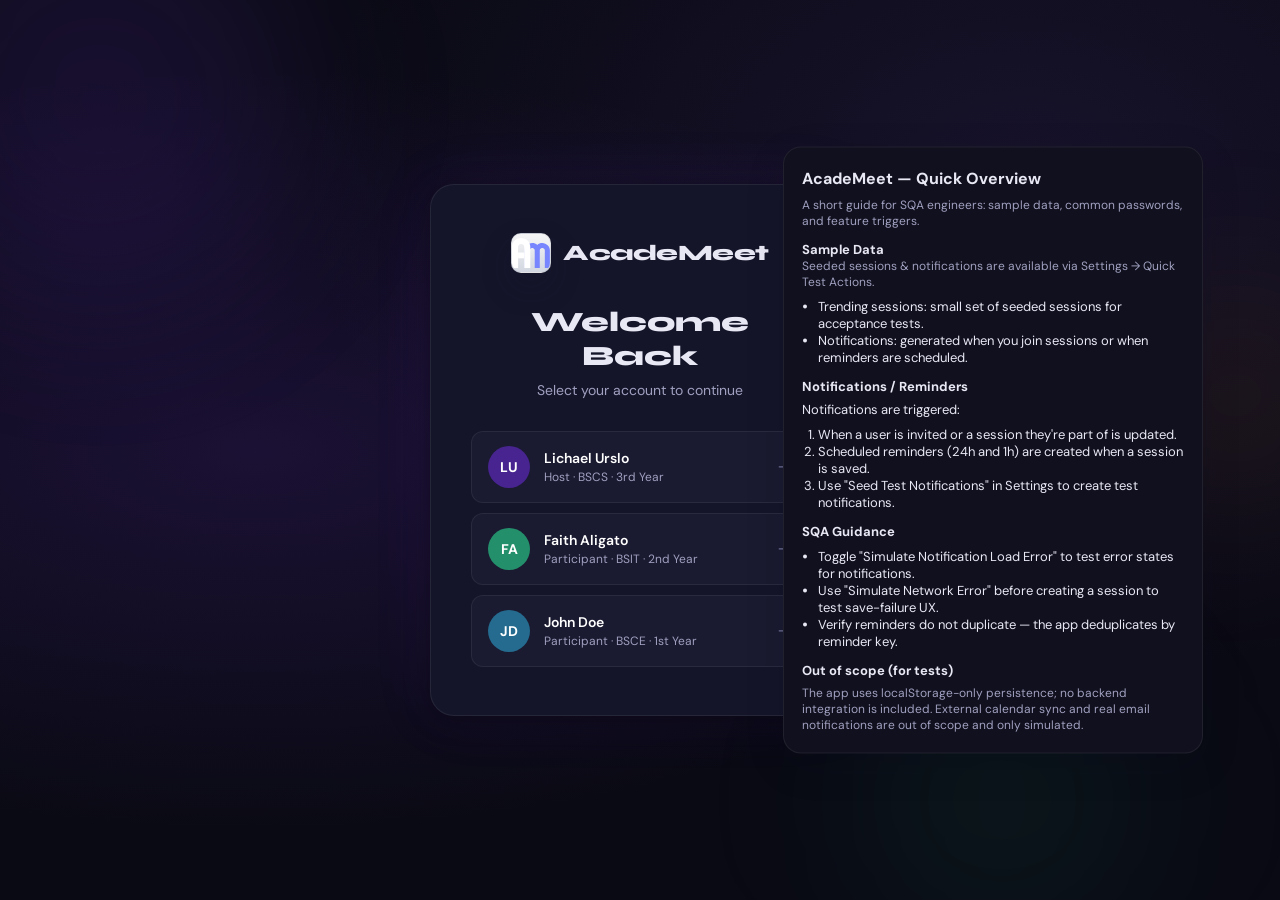
==== commit dfa47190: "fix: align mock environment with SQA requirements" ====
--- a/index.html
+++ b/index.html
@@ -57,7 +57,7 @@
       <div style="margin-top:6px;font-size:13px;">Notifications are triggered:</div>
       <ol style="margin:8px 0 0 16px;font-size:13px;">
         <li>When a user is invited or a session they're part of is updated.</li>
-        <li>Scheduled reminders (24h, 1h, 10m) are created when a session is saved.</li>
+        <li>Scheduled reminders (24h and 1h) are created when a session is saved.</li>
         <li>Use "Seed Test Notifications" in Settings to create test notifications.</li>
       </ol>
     </div>
@@ -457,4 +457,4 @@
 <script defer src="scripts/03-features.js"></script>
 <script defer src="scripts/04-bootstrap.js"></script>
 </body>
-</html>+</html>
